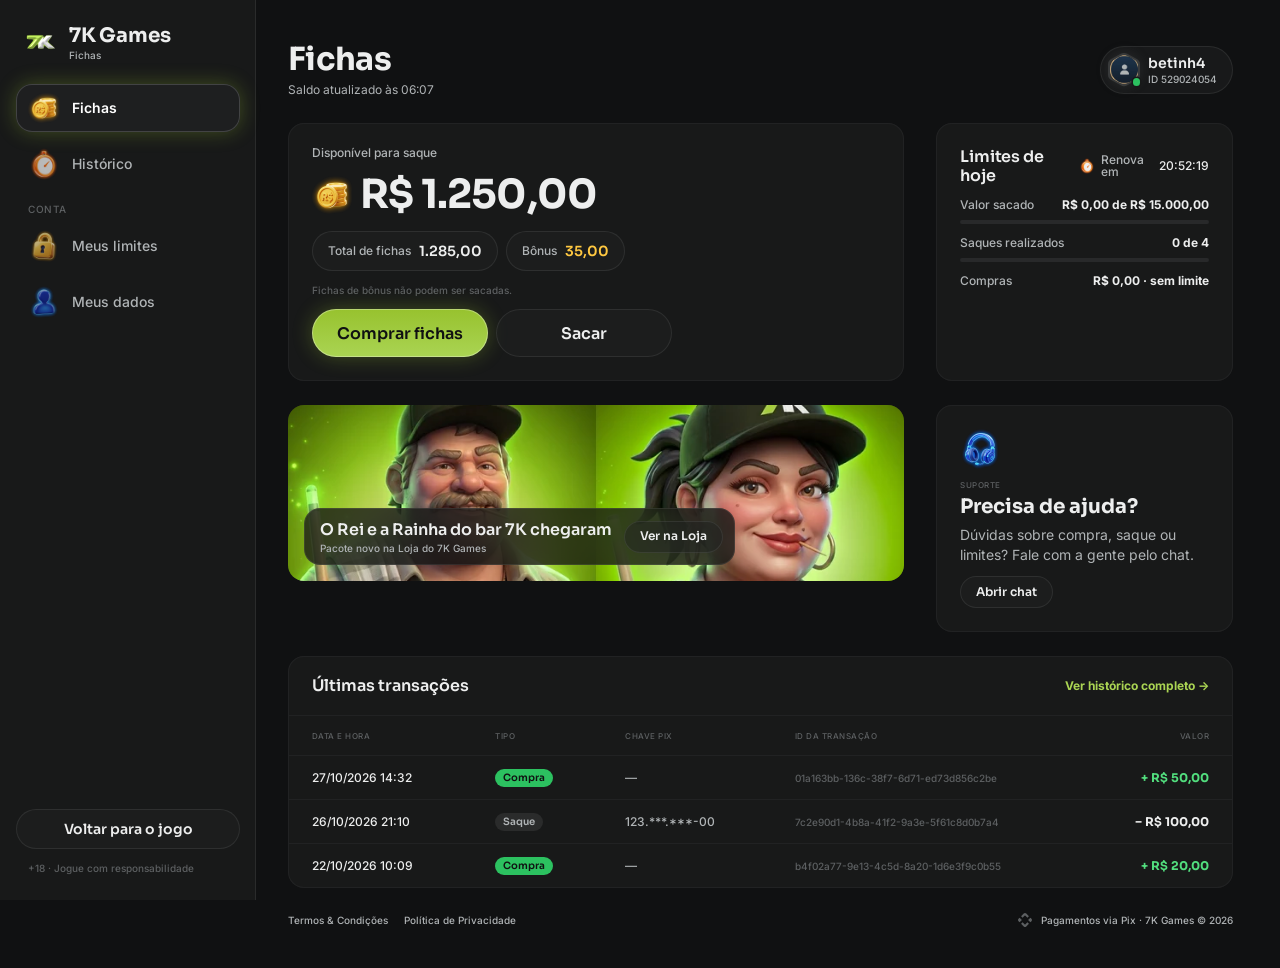
==== fichas/index.html @ 3c62c6eb "7K Games · protótipo navegável gerado a partir do EstrelaGames (cores, logo, verso, Rei e Rainha do " ====
<!doctype html>
<html lang="pt-BR">
<head>
<meta charset="utf-8">
<meta name="viewport" content="width=device-width, initial-scale=1, viewport-fit=cover">
<meta name="robots" content="noindex, nofollow">
<meta name="theme-color" content="#101112">
<title>Fichas · 7K Games</title>
<link rel="icon" href="../assets/ui/logo_icon.webp">
<link rel="preconnect" href="https://fonts.googleapis.com">
<link rel="preconnect" href="https://fonts.gstatic.com" crossorigin>
<link rel="stylesheet" href="https://fonts.googleapis.com/css2?family=Inter:wght@400;500;600;700&family=Sora:wght@600;700;800&display=swap">
<link rel="stylesheet" href="../css/tokens.css?v=20261027h">
<link rel="stylesheet" href="../css/ui.css?v=20261027h">
<link rel="stylesheet" href="fichas.css?v=20261027h">
</head>
<body>
<svg width="0" height="0" style="position:absolute" aria-hidden="true">
  <defs><clipPath id="hexclip" clipPathUnits="objectBoundingBox"><path id="hexpath" d=""/></clipPath></defs>
  <symbol id="i-chev-l-light" viewBox="0 0 320 512"><path d="M20.7 267.3c-6.2-6.2-6.2-16.4 0-22.6l192-192c6.2-6.2 16.4-6.2 22.6 0s6.2 16.4 0 22.6L54.6 256 235.3 436.7c6.2 6.2 6.2 16.4 0 22.6s-16.4 6.2-22.6 0l-192-192z"/></symbol>
  <symbol id="i-x" viewBox="0 0 384 512"><path d="M324.5 411.1c6.2 6.2 16.4 6.2 22.6 0s6.2-16.4 0-22.6L214.6 256 347.1 123.5c6.2-6.2 6.2-16.4 0-22.6s-16.4-6.2-22.6 0L192 233.4 59.5 100.9c-6.2-6.2-16.4-6.2-22.6 0s-6.2 16.4 0 22.6L169.4 256 36.9 388.5c-6.2 6.2-6.2 16.4 0 22.6s16.4 6.2 22.6 0L192 278.6 324.5 411.1z"/></symbol>
  <symbol id="i-check" viewBox="0 0 448 512"><path d="M438.6 105.4c12.5 12.5 12.5 32.8 0 45.3l-256 256c-12.5 12.5-32.8 12.5-45.3 0l-128-128c-12.5-12.5-12.5-32.8 0-45.3s32.8-12.5 45.3 0L160 338.7 393.4 105.4c12.5-12.5 32.8-12.5 45.3 0z"/></symbol>
  <symbol id="i-copy" viewBox="0 0 448 512"><path d="M208 0H332.1c12.7 0 24.9 5.1 33.9 14.1l67.9 67.9c9 9 14.1 21.2 14.1 33.9V336c0 26.5-21.5 48-48 48H208c-26.5 0-48-21.5-48-48V48c0-26.5 21.5-48 48-48zM48 128h80v64H64V448H256V416h64v48c0 26.5-21.5 48-48 48H48c-26.5 0-48-21.5-48-48V176c0-26.5 21.5-48 48-48z"/></symbol>
  <symbol id="i-pix" viewBox="0 0 24 24"><path d="M6.1 6.3 10.1 2.3a2.7 2.7 0 0 1 3.8 0l4 4-2.3 2.3-2.9-2.9a1 1 0 0 0-1.4 0L8.4 8.6 6.1 6.3zm11.8 11.4-4 4a2.7 2.7 0 0 1-3.8 0l-4-4 2.3-2.3 2.9 2.9a1 1 0 0 0 1.4 0l2.9-2.9 2.3 2.3zM2.3 10.1l1.6-1.6L7.4 12l-3.5 3.5-1.6-1.6a2.7 2.7 0 0 1 0-3.8zm19.4 0a2.7 2.7 0 0 1 0 3.8l-1.6 1.6-3.5-3.5 3.5-3.5 1.6 1.6z"/></symbol>
</svg>

<div class="fx">
  <aside class="side" id="side" aria-label="Menu"></aside>
  <div class="main">
    <header class="mtop" id="mtop"></header>
    <main class="page" id="page"></main>
    <footer class="foot" id="foot"></footer>
  </div>
</div>
<div class="veil" id="veil" hidden><section class="drawer" id="drawer" role="dialog" aria-modal="true"></section></div>
<div class="toast" id="toast"><span class="hint-pill" id="toastTxt"></span></div>

<script src="fichas.js?v=20261027h"></script>
</body>
</html>
---- css/tokens.css ----
/* 7K Games · tokens do DS EstrelaGames (Rjx31bgpOt4m1U8DVKyWtd · modo 7K Games), valores resolvidos 1:1 */
:root{
  color-scheme: dark;
  /* background */
  --bg-default:#101112; --bg-subtle:#181919; --bg-strong:#212223; --bg-raised:#28292a; --bg-inset:#010101; --bg-highlight:#ffffff14; --bg-chrome:#181919; --bg-divider:#28292a; --bg-band:#00000052;
  --bga-default-50:#10111280; --bga-default-75:#101112bf; --bga-subtle-50:#18191980; --bga-subtle-75:#181919bf;
  --bga-strong-25:#21222340; --bga-strong-50:#21222380; --bga-strong-75:#212223bf;
  --bga-secondary-16:#aad45329; --bga-secondary-32:#aad45352; --bga-accent-12:#ffc8411f;
  /* border */
  --border-muted:#ffffff14; --border-default:#212223; --border-strong:#383a3b; --border-focus:#97c22e;
  --border-hl-top:#ffffff29; --border-gold-top:#d9f1b1e5; --border-gold-bottom:#97c22e5c;
  /* text */
  --text-default:#edeeee; --text-muted:#b0b4b6; --text-link:#aad453; --text-subtle:#5d6062; --text-disabled:#454849;
  --text-brand:#aad453; --text-success:#52de7e; --text-error:#ff6b6e; --text-prize:#ffc841;
  --text-on-color:#ffffff; --text-on-color-muted:#ffffffd9; --text-on-color-subtle:#ffffffb2; --text-on-light:#101112;
  /* system */
  --sys-info:#a1cd3d; --sys-success:#2cc160; --sys-success-strong:#8cf0a9; --sys-warning:#ffbe2e; --sys-error:#ef4452;
  --sysa-success-25:#2cc16040; --sysa-error-25:#ef445240; --sysa-info-25:#3b74f540;
  --notification-error:#ef4452;
  /* effects */
  --hl-subtle:#ffffff29; --hl:#ffffff52; --hl-strong:#ffffff7a;
  --shadow-faint:#0000001f; --shadow-subtle:#0000003d; --shadow:#00000066; --shadow-strong:#00000080;
  --glow-info:#97c22e52; --glow-accent:#ffbe2e52; --glow-success:#52de7ea3; --glow-gold:#aad45352; --glow-blue:#aad453; --glow-red:#ff6b6e;
  /* surfaces */
  --surface-card-top:#181919; --surface-card-bottom:#101112; --surface-elevated-top:#28292a; --surface-elevated-bottom:#181919;
  /* buttons */
  --btn-primary-top:#97c22e; --btn-primary-bg:#5c7428; --btn-secondary-border:#a1cd3d;
  --btn-disabled-top:#28292a; --btn-disabled-bg:#28292a; --btn-disabled-text:#454849;
  /* tabs */
  --tab-default-text:#b0b4b6; --tab-container:#212223; --input-border:#212223;
  --tab-padrao:#97c22e; --tab-padrao-tint:#97c22e3d; --tab-rosa:#e93d82; --tab-rosa-tint:#e93d823d;
  /* games */
  --game-truco:#e5484d; --game-paulista:#3b74f5; --game-cacheta:#8752f2; --game-tranca:#2cc160; --game-buraco:#1f9a4a;
  --game-poker:#0fa968; --game-sinuca:#2fa35a; --game-todos:#a1cd3d; --game-domino:#14b8a6; --game-dama:#f76b15; --game-xadrez:#5b6cff;
  --game-paulista-tint:#3b74f53d; --game-truco-tint:#e5484d3d; --game-cacheta-tint:#8752f23d; --game-buraco-tint:#1f9a4a3d;
  /* crew */
  --crew-engenheiro:#4fb3ff; --crew-comandante:#f5c542; --crew-piloto:#ff5a36; --crew-navegador:#e86bff; --crew-explorador:#4dffb8;
  --crew-bar:#ff9f43; --crew-reis:#34d399; --crew-nobru:#3d8bff; --crew-inhui:#ff4fb0;
  /* stake / table */
  --stake-padrao-top:#42531f; --stake-padrao-bottom:#212915; --stake-iniciante-top:#1f9a4a; --stake-iniciante-bottom:#1f502c;
  --table-card-top:#1f5a4a; --table-card-bottom:#0f2e2a; --table-stake:#ffc841;
  --plus-bg:#52de7e; --plus-icon:#101112;
  /* cards */
  --card-face:#ffffff; --card-border:#9ea2a4; --suit-red:#c72c3d; --suit-black:#141922; --back-top:#4e6324; --back-bottom:#2c3716;
  /* seat timer */
  --seat-timer-track:#ffffff1f; --seat-timer:#a1cd3d;
  /* type */
  --f-display:"Sora", "Inter", system-ui, sans-serif;
  --f-ui:"Inter", system-ui, -apple-system, sans-serif;
  --f-call:"Industry", "Sora", sans-serif;
  /* marca · 7K Games (sobrescreve) */
  --back-top:#5c7428; --back-bottom:#2c3716; --btn-primary-text:#101112; --btn-primary-bg:#aad453; --crew-nobru:#A1CD3D; --crew-inhui:#A1CD3D; --crew-rainha7k:#AAD453;
}
/* estilos de texto do DS */
.t-d3xl{font:700 64px/1.2 var(--f-display);letter-spacing:-.02em}
.t-d2xl{font:700 48px/1.2 var(--f-display);letter-spacing:-.02em}
.t-dxl{font:700 40px/1.2 var(--f-display);letter-spacing:-.02em}
.t-dl{font:700 32px/1.2 var(--f-display);letter-spacing:-.02em}
.t-dm{font:700 24px/1.2 var(--f-display);letter-spacing:-.01em}
.t-ds{font:700 20px/1.2 var(--f-display);letter-spacing:-.01em}
.t-dxs{font:600 16px/1.2 var(--f-display)}
.t-d2xs{font:600 14px/1.2 var(--f-display)}
.t-d3xs{font:600 12px/1.2 var(--f-display)}
.t-hm{font:700 20px/1.2 var(--f-ui)}
.t-ll{font:500 16px/1 var(--f-ui)} .t-lm{font:500 14px/1 var(--f-ui)} .t-ls{font:500 12px/1 var(--f-ui)} .t-lxs{font:500 10px/1 var(--f-ui)} .t-l2xs{font:500 8px/1 var(--f-ui)}
.t-link{font:700 12px/1.5 var(--f-ui)}
.t-p2xl{font:400 20px/1.5 var(--f-ui)} .t-pm{font:400 14px/1.5 var(--f-ui)} .t-ps{font:400 12px/1.5 var(--f-ui)}
---- css/ui.css ----
/* EstrelaGames · base + componentes do DS (Apple Gamer Style · Glass). Medidas 1:1 com o Figma (frame 375). */
*{box-sizing:border-box}
html,body{height:100%;margin:0}
body{background:#05080c;color:var(--text-default);font-family:var(--f-ui);-webkit-font-smoothing:antialiased;overflow:hidden;-webkit-text-size-adjust:100%}
button{font:inherit;color:inherit;border:0;background:none;padding:0;margin:0;cursor:pointer;-webkit-tap-highlight-color:transparent;text-align:inherit}
button:focus-visible,[role="button"]:focus-visible{outline:2px solid var(--border-focus);outline-offset:2px}
/* cards clicáveis são div[role=button]: o WebKit (iPhone) não estica os filhos de um <button> com flex */
[role="button"]{cursor:pointer;-webkit-tap-highlight-color:transparent;-webkit-user-select:none;user-select:none;outline:0}
input{font:inherit;color:inherit;border:0;background:none;outline:0;padding:0;margin:0;min-width:0}
img,video{display:block;max-width:100%;user-select:none;-webkit-user-drag:none}
svg{display:block}
[hidden]{display:none!important}
.ic{flex:none;object-fit:contain;pointer-events:none}

/* ---------- aparelho ---------- */
.stage-wrap{position:fixed;inset:0;display:flex;align-items:center;justify-content:center}
.phone{position:relative;width:375px;height:812px;background:var(--bg-subtle);overflow:hidden;border-radius:48px;box-shadow:0 0 0 10px #0c1016,0 0 0 11px #2a3340,0 40px 80px rgba(0,0,0,.6);transform-origin:center;display:flex;flex-direction:column}
.status{position:relative;flex:none;height:44px;display:flex;align-items:center;justify-content:space-between;padding:0 26px 0 32px;font:600 15px/1 var(--f-ui);background:var(--bg-subtle);z-index:60;pointer-events:none}
.status .island{position:absolute;left:50%;top:10px;width:118px;height:32px;margin-left:-59px;border-radius:20px;background:#000}
.status .icons{display:flex;gap:6px;align-items:center}
.app{position:relative;flex:1;min-height:0;overflow:hidden}
@media (max-width:520px){
  .phone{width:100vw;height:100vh;height:100dvh;border-radius:0;box-shadow:none;transform:none!important}
  .status{display:none}
  .app{padding-top:env(safe-area-inset-top,0px)}
}
.scr{position:absolute;inset:0;display:flex;flex-direction:column;background:var(--bg-subtle);overflow:hidden}
.app>.scr{top:env(safe-area-inset-top,0px)}
@media (min-width:521px){.app>.scr{top:0}}
.scroll{flex:1;min-height:0;overflow-y:auto;overflow-x:hidden;-webkit-overflow-scrolling:touch;scrollbar-width:none;overscroll-behavior:contain}
.scroll::-webkit-scrollbar,.hscroll::-webkit-scrollbar{display:none}
/* linha com rolagem lateral: sem clip, sangra até a borda da tela (regra Oct 26) */
.hscroll{display:flex;overflow-x:auto;overflow-y:visible;scrollbar-width:none;margin:0 -8px;padding:0 8px;scroll-padding:0 8px;-webkit-overflow-scrolling:touch}

/* ---------- ícones 3D ---------- */
.i16{width:16px;height:16px}.i20{width:20px;height:20px}.i24{width:24px;height:24px}.i28{width:28px;height:28px}.i32{width:32px;height:32px}.i36{width:36px;height:36px}.i40{width:40px;height:40px}.i48{width:48px;height:48px}

/* ---------- header-game (Mobile · Glass) ---------- */
.hdr{position:relative;flex:none;height:64px;display:flex;align-items:center;gap:4px;padding:8px 12px;background:var(--bg-subtle);overflow:hidden;z-index:20}
.hdr::before{content:"";position:absolute;left:48px;top:-70px;width:280px;height:140px;border-radius:50%;background:var(--glow-blue);filter:blur(60px);opacity:.15;pointer-events:none}
.hdr .side{position:relative;flex:1;min-width:0;display:flex;align-items:center;gap:4px}
.hdr .logo{width:24px;height:36px;display:grid;place-items:center;flex:none}
.hdr .logo img{width:25px;height:24px}
.cpill{flex:1;min-width:0;height:34px;display:flex;align-items:center;gap:2px;padding:4px;border-radius:999px;background:linear-gradient(90deg,#52de7e1a,#21222306),var(--bga-strong-50);box-shadow:inset 0 0 0 1px var(--border-muted);overflow:hidden}
.cpill.bonus{padding:4px 8px 4px 4px;background:linear-gradient(90deg,#21222306,#ffc8411a),var(--bga-strong-50)}
.cpill .ic{width:24px;height:24px}
.cpill .t{flex:1;min-width:0;display:flex;flex-direction:column;gap:2px;text-align:left}
.cpill .t small{font:500 8px/1 var(--f-ui);color:var(--text-muted)}
.cpill .t b{font:700 12px/10px var(--f-ui);color:var(--text-default);white-space:nowrap;overflow:hidden;text-overflow:ellipsis}
.cpill.bonus .t b{color:var(--text-prize)}
.cpill .plus{width:20px;height:20px;border-radius:10px;background:var(--plus-bg);display:grid;place-items:center;flex:none}
.cpill .plus svg{width:12px;height:12px;fill:var(--plus-icon)}
.hbell{position:relative;width:36px;height:36px;border-radius:18px;background:var(--bga-strong-50);box-shadow:inset 0 0 0 1px var(--border-muted);display:grid;place-items:center;flex:none}
.hbell .ic{width:28px;height:28px}
.hbell i{position:absolute;left:28px;top:0;width:8px;height:8px;border-radius:50%;background:var(--notification-error)}
.hbell i[hidden]{display:none}

/* ---------- header-avatar (hexágono com borda da tripulação) ---------- */
.hav{position:relative;display:inline-block;flex:none;width:var(--w,44px);height:var(--h,48px)}
.hav .gl{position:absolute;left:-4.5%;top:0;width:109%;aspect-ratio:1;border-radius:50%;background:var(--cc);filter:blur(calc(var(--w,44px) * .16));opacity:.45;pointer-events:none}
.hav .hx{position:absolute;inset:0;-webkit-clip-path:url(#hexclip);clip-path:url(#hexclip);background:var(--cc)}
.hav .hx img{position:absolute;inset:2px;width:calc(100% - 4px);height:calc(100% - 4px);object-fit:cover;object-position:center top;-webkit-clip-path:url(#hexclip);clip-path:url(#hexclip);background:var(--bg-raised)}
.hav .on{position:absolute;left:77%;top:75%;width:23%;aspect-ratio:1;border-radius:50%;background:var(--sys-success);box-shadow:0 0 0 1.5px var(--bg-subtle)}
.hav.xs{--w:24px;--h:26px}.hav.s{--w:32px;--h:35px}.hav.m{--w:44px;--h:48px}.hav.l{--w:56px;--h:60px}
.hav.xs .hx img,.hav.s .hx img{inset:1.5px;width:calc(100% - 3px);height:calc(100% - 3px)}
.hav.empty{height:var(--w)}
.hav.empty .av0{position:absolute;inset:4.5%;width:91%;height:91%}
.hav.empty .add{position:absolute;left:63.6%;top:63.6%;width:27.3%;height:27.3%;border-radius:50%;background:var(--plus-bg);box-shadow:0 0 0 1.2px var(--bg-subtle);display:grid;place-items:center}
.hav.empty .add svg{width:58%;height:58%;fill:var(--plus-icon)}

/* ---------- avatar circular (avatar-estrela-games) ---------- */
.av{position:relative;display:inline-block;vertical-align:middle;flex:none;width:var(--s,48px);height:var(--s,48px);border-radius:50%;background:linear-gradient(180deg,var(--surface-elevated-top),var(--surface-elevated-bottom));box-shadow:inset 0 0 0 var(--bw,2px) #ffffff29}
.av img{position:absolute;inset:var(--bw,2px);width:calc(100% - 2*var(--bw,2px));height:calc(100% - 2*var(--bw,2px));border-radius:50%;object-fit:cover;object-position:center top}
.av.s{--s:32px;--bw:1px}.av.m{--s:48px;--bw:2px}.av.l{--s:80px;--bw:3px}.av.xl{--s:120px;--bw:4px}
.av .lvl{position:absolute;left:50%;bottom:-4px;transform:translateX(-50%);padding:1px 6px;border-radius:999px;background:var(--bg-raised);box-shadow:0 0 0 2px var(--bg-default);font:600 12px/14px var(--f-display);white-space:nowrap}
.av.empty .ph{position:absolute;inset:25%;width:50%;height:50%;fill:#ffffff52}
.av .addb{position:absolute;left:63.3%;top:63.3%;width:36.7%;height:36.7%;border-radius:50%;background:var(--plus-bg);display:grid;place-items:center;box-shadow:0 0 0 3px var(--bg-subtle)}
.av .addb svg{width:50%;height:50%;fill:#fff}

/* ---------- navbar-glass ---------- */
.nav{position:absolute;left:16px;right:16px;bottom:calc(12px + env(safe-area-inset-bottom,0px));height:64px;display:flex;align-items:stretch;padding:4px;border-radius:24px;background:var(--bga-strong-75);box-shadow:inset 0 0 0 1px var(--border-muted);-webkit-backdrop-filter:blur(24px);backdrop-filter:blur(24px);z-index:30}
.nav>button{position:relative;flex:1;min-width:0;display:flex;flex-direction:column;align-items:center;justify-content:center;border-radius:20px}
.nav>button .ic{width:32px;height:32px;opacity:.75}
.nav>button>span{font:500 10px/1 var(--f-ui);color:var(--text-subtle);white-space:nowrap}
.nav>button.on{flex:none;width:104px;justify-content:flex-end;gap:2px;padding-bottom:6px;background:var(--bga-secondary-16);box-shadow:inset 0 0 0 1px var(--hl-subtle),0 0 20px var(--glow-info)}
.nav>button.on .ic{position:absolute;left:28px;top:-14px;width:48px;height:48px;opacity:1}
.nav>button.on .lr{width:100%;display:flex;align-items:center;justify-content:space-between;padding:0 8px}
.nav>button.on .lr span{font:500 10px/1 var(--f-ui);color:var(--text-on-color)}
.nav .lr i{width:16px;height:16px;display:grid;place-items:center}
.nav .lr svg{width:10px;height:16px;fill:var(--text-on-color)}

/* ---------- game-block ---------- */
.gb{position:relative;flex:none;width:72px;height:64px;border-radius:16px;display:flex;flex-direction:column;align-items:center;justify-content:center;padding:4px 0;background:var(--tab-container);box-shadow:inset 0 0 0 1px var(--hl);font:500 10px/1 var(--f-ui);color:var(--text-on-color);white-space:nowrap}
.gb .ic{width:40px;height:40px}
.gb.on{justify-content:flex-end;padding:0 0 6px;background:var(--gc);box-shadow:0 4px 12px var(--gs,transparent)}
.gb.on .ic{position:absolute;left:50%;top:-12px;width:60px;height:60px;margin-left:-30px}
.gb .lk{position:absolute;right:4px;top:4px;width:14px;height:14px;opacity:.8}
.gb.on .lk{display:none}
.games-row{gap:8px;padding-top:12px;margin-top:-12px}
.games-row .gb{width:72px}

/* ---------- tabs ---------- */
.tabs{display:flex;gap:2px;height:44px;padding:4px;border-radius:12px;background:var(--bg-raised);box-shadow:inset 0 0 0 1px var(--input-border)}
.tabs>button{position:relative;flex:1;min-width:0;height:34px;border-radius:8px;display:flex;align-items:center;justify-content:center;padding:8px 16px;font:500 12px/1 var(--f-ui);color:var(--tab-default-text);white-space:nowrap}
.tabs>button.on{background:var(--tc-tint);font:700 12px/18px var(--f-ui);color:var(--text-default)}
.tabs>button.on::after{content:"";position:absolute;left:50%;bottom:0;width:24px;height:3px;margin-left:-12px;border-radius:2px;background:var(--tc);box-shadow:0 0 8px var(--tc)}
.tabs>button .lk{font:500 9px/1 var(--f-ui);margin-left:4px;opacity:.7}
.tabs{--tc:var(--tab-padrao);--tc-tint:var(--tab-padrao-tint)}
.tabs.t-azul{--tc:var(--game-paulista);--tc-tint:var(--game-paulista-tint)}
.tabs.t-vermelha{--tc:var(--game-truco);--tc-tint:var(--game-truco-tint)}
.tabs.t-roxa{--tc:var(--game-cacheta);--tc-tint:var(--game-cacheta-tint)}
.tabs.t-verde{--tc:var(--game-buraco);--tc-tint:var(--game-buraco-tint)}
.tabs.t-rosa{--tc:var(--tab-rosa);--tc-tint:var(--tab-rosa-tint)}

/* ---------- button-glass ---------- */
.btn{display:inline-flex;align-items:center;justify-content:center;gap:8px;white-space:nowrap;transition:transform .12s,filter .12s;flex:none}
.btn:active{transform:scale(.97)}
.btn.l{height:48px;padding:0 24px;border-radius:24px;font:600 16px/1.2 var(--f-display)}
.btn.m{height:40px;padding:0 20px;border-radius:20px;font:600 14px/1.2 var(--f-display)}
.btn.s{height:32px;padding:0 16px;border-radius:16px;font:600 12px/1.2 var(--f-display)}
.btn.xl{height:56px;padding:0 24px;border-radius:28px;font:600 16px/1.2 var(--f-display)}
.btn.m44{height:44px;border-radius:22px}
.btn.pri{background:linear-gradient(180deg,var(--btn-primary-top),var(--btn-primary-bg));box-shadow:inset 0 0 0 1px var(--hl),0 0 20px var(--glow-info);color:var(--btn-primary-text)}
.btn.sec{background:var(--bga-strong-50);box-shadow:inset 0 0 0 1px var(--border-muted);color:var(--text-default)}
.btn:disabled,.btn.dis{background:var(--btn-disabled-bg);box-shadow:none;color:var(--btn-disabled-text);pointer-events:none}
.btn.danger-txt{background:none;box-shadow:none;color:var(--text-error);font:500 14px/1 var(--f-ui)}
.btn.fill{flex:1;min-width:0}
.btn.wide{width:100%}
.btn .ic{width:20px;height:20px}

/* ---------- button-icon ---------- */
.bicon{width:40px;height:40px;border-radius:20px;display:grid;place-items:center;flex:none;background:var(--bga-strong-50);box-shadow:inset 0 0 0 1px var(--border-muted)}
.bicon .ic{width:24px;height:24px}
.bicon.s{width:32px;height:32px;border-radius:16px}.bicon.s .ic{width:20px;height:20px}
.bicon svg{width:14px;height:14px;fill:var(--text-default)}
.bicon.s28{width:28px;height:28px;border-radius:14px}.bicon.s28 svg{width:16px;height:16px}

/* ---------- tag ---------- */
.tag{display:inline-flex;align-items:center;gap:4px;padding:2px 8px;border-radius:999px;font:600 12px/14px var(--f-display);white-space:nowrap;flex:none}
.tag.neutral{background:#ffffff14;color:var(--text-muted)}
.tag.gold{background:#aad45329;color:var(--text-brand);box-shadow:inset 0 0 0 1px #d9f1b18c}
.tag.success{background:var(--sys-success);color:var(--bg-default)}
.tag.danger{background:var(--sys-error);color:var(--text-default)}
.tag.info{background:var(--sys-info);color:var(--text-default)}
.tag.live{background:var(--sys-error);color:var(--text-default)}
.tag.beginner{background:var(--game-buraco);color:var(--text-default)}

/* ---------- section-title ---------- */
.stitle{display:flex;align-items:center;justify-content:space-between;gap:16px}
.stitle .tx{flex:1;min-width:0;display:flex;flex-direction:column;gap:2px}
.stitle b{font:700 20px/1.2 var(--f-display);letter-spacing:-.01em}
.stitle small{font:500 12px/1 var(--f-ui);color:var(--text-muted)}
.trow{display:flex;align-items:center;justify-content:space-between;gap:8px}
.trow b{font:600 14px/1.2 var(--f-display)}
.trow small{font:500 10px/1 var(--f-ui);color:var(--text-subtle)}

/* ---------- page-top ---------- */
.ptop{flex:none;display:flex;align-items:center;justify-content:space-between;gap:8px;padding:8px;min-height:45px}
.ptop .l{display:flex;align-items:center;gap:8px;min-width:0}
.ptop .back{width:28px;height:28px;border-radius:14px;display:grid;place-items:center;background:var(--bga-strong-50);box-shadow:inset 0 0 0 1px var(--border-muted);flex:none}
.ptop .back svg{width:10px;height:16px;fill:var(--text-default)}
.ptop .tx{display:flex;flex-direction:column;min-width:0}
.ptop .tx b{font:600 16px/1.2 var(--f-display);white-space:nowrap;overflow:hidden;text-overflow:ellipsis}
.ptop .tx small{display:flex;align-items:center;gap:4px;font:500 10px/1 var(--f-ui);color:var(--text-muted)}
.ptop .tx small i{width:6px;height:6px;border-radius:50%;background:var(--sys-success)}

/* ---------- input-search / input ---------- */
.search{display:flex;align-items:center;gap:8px;height:40px;padding:0 16px 0 12px;border-radius:20px;background:var(--bga-strong-50);box-shadow:inset 0 0 0 1px var(--border-muted)}
.search svg{width:16px;height:16px;fill:var(--text-muted);flex:none}
.search input{flex:1;font:500 12px/1 var(--f-ui);color:var(--text-default)}
.search input::placeholder{color:var(--text-muted)}
.field{display:flex;flex-direction:column;gap:8px}
.field>label{font:500 14px/1 var(--f-ui);color:var(--text-default)}
.field .box{display:flex;align-items:center;gap:8px;height:40px;padding:8px 12px;border-radius:12px;background:var(--bga-strong-50);box-shadow:inset 0 0 0 1px var(--border-muted)}
.field .box:focus-within{box-shadow:inset 0 0 0 1px var(--border-focus)}
.field .box input{flex:1;font:400 14px/1.5 var(--f-ui);color:var(--text-default)}
.field .box input::placeholder{color:var(--text-disabled)}
.field .box button svg{width:20px;height:20px;fill:var(--text-muted)}

/* ---------- otp ---------- */
.otp{display:flex;gap:8px;justify-content:center}
.otp .bx{width:48px;height:56px;border-radius:12px;background:#ffffff14;display:grid;place-items:center;font:700 24px/1.2 var(--f-display);color:var(--text-default);box-shadow:inset 0 0 0 1px var(--border-muted)}
.otp .bx.act{background:#ffffff1f;box-shadow:inset 0 0 0 2px var(--border-focus),0 0 12px var(--glow-info)}
.otp .bx.act::after{content:"";width:2px;height:24px;background:var(--border-focus);animation:blink 1s steps(1) infinite}
@keyframes blink{50%{opacity:0}}
.otp-in{position:absolute;opacity:0;pointer-events:none;width:1px;height:1px}

/* ---------- progress ---------- */
.prog{height:4px;border-radius:999px;background:#ffffff1f;overflow:hidden;flex:1}
.prog i{display:block;height:100%;border-radius:inherit;background:var(--tab-padrao);transition:width .3s}

/* ---------- stake-pill ---------- */
.stakes{position:relative;height:128px;overflow:hidden;margin:0 -8px}
.stakes .track{position:absolute;top:8px;left:50%;transform:translateX(-50%);display:flex;align-items:center;gap:8px;height:112px}
.sp{position:relative;flex:none;display:flex;flex-direction:column;border-radius:16px;padding:4px 4px 0;background:linear-gradient(180deg,var(--surface-elevated-top),var(--surface-card-bottom));box-shadow:inset 0 0 0 1px #ffffff29,0 16px 40px var(--shadow);transition:width .25s,height .25s}
.sp .st{position:relative;flex:1;align-self:stretch;border-radius:12px;display:flex;flex-direction:column;align-items:center;justify-content:center;gap:4px;background:linear-gradient(180deg,var(--stake-padrao-top),var(--stake-padrao-bottom));box-shadow:inset 0 0 0 1px var(--hl-subtle),inset 0 2px 8px var(--shadow)}
.sp .v{display:flex;align-items:center;gap:4px;font:600 14px/1.2 var(--f-display);white-space:nowrap}
.sp .v .ic{width:14px;height:14px}
.sp .q{position:absolute;top:4px;right:4px;display:flex;align-items:center;gap:3px;padding:2px 5px;border-radius:8px;background:var(--bga-strong-50);font:500 8px/1 var(--f-ui);white-space:nowrap}
.sp .q::before{content:"";width:5px;height:5px;border-radius:50%;background:var(--sys-success)}
.sp .tg{padding:2px 6px;border-radius:6px;background:var(--bga-strong-50);font:500 8px/1 var(--f-ui);color:var(--text-success)}
.sp .ft{flex:none;display:flex;align-items:center;justify-content:center;gap:3px;padding:4px 0 5px;white-space:nowrap}
.sp .ft small{font:500 8px/1 var(--f-ui);color:var(--text-muted)}
.sp .ft b{font:500 8px/1 var(--f-ui)}
.sp.ini .st{background:linear-gradient(180deg,var(--stake-iniciante-top),var(--stake-iniciante-bottom))}
.sp.S{width:68px;height:68px;padding:4px}
.sp.S .q,.sp.S .ft,.sp.S .tg{display:none}
.sp.M{width:88px;height:88px}
.sp.M .v{font:600 16px/1.2 var(--f-display)} .sp.M .v .ic{width:18px;height:18px}
.sp.L{width:112px;height:112px}
.sp.L .v{font:700 20px/1.2 var(--f-display);letter-spacing:-.01em} .sp.L .v .ic{width:24px;height:24px}
.sp.L .ft b{font:500 10px/1 var(--f-ui)}
.sp.on{box-shadow:inset 0 0 0 2px var(--btn-secondary-border),0 0 20px var(--glow-info)}
.sp.on .st{background:linear-gradient(180deg,var(--btn-primary-top),var(--btn-primary-bg))}
.sp.on.ini .st{background:linear-gradient(180deg,var(--stake-iniciante-top),var(--stake-iniciante-bottom))}
.stake-grid{display:grid;grid-template-columns:repeat(3,minmax(0,1fr));gap:12px}
.stake-grid .sp{width:auto;height:88px}

/* ---------- table-glass (mesa aberta) ---------- */
.tg-row{display:grid;grid-template-columns:repeat(2,minmax(0,1fr));gap:16px 8px}
.tgl{position:relative;height:92px;border-radius:46px;padding:4px;display:flex;background:linear-gradient(180deg,var(--surface-elevated-top),var(--surface-card-bottom));box-shadow:inset 0 0 0 1px #ffffff29,0 16px 40px var(--shadow);text-align:left}
.tgl .felt{flex:1;align-self:stretch;min-width:0;display:flex;align-items:center;padding:10px 12px 6px 70px;border-radius:41px;background:linear-gradient(180deg,var(--table-card-top),var(--table-card-bottom));box-shadow:inset 0 0 0 1px var(--hl-subtle),inset 0 2px 8px var(--shadow)}
.tgl .vals{display:flex;flex-direction:column;gap:4px;min-width:0}
.tgl .vals b{font:600 14px/1.2 var(--f-display);color:var(--table-stake);white-space:nowrap}
.tgl .vals small{font:500 10px/1 var(--f-ui);color:#ffffffb2;white-space:nowrap}
.tgl .seats{display:flex;align-items:center;gap:2px;height:20px}
.tgl .seats .pl{display:flex}
.tgl .seats .pl span{width:20px;height:20px;border-radius:10px;overflow:hidden;background:var(--cc);margin-right:-6px;box-shadow:0 0 0 1px var(--table-card-bottom)}
.tgl .seats .pl span img{width:100%;height:100%;object-fit:cover;object-position:center top}
.tgl .seats em{font:600 12px/14px var(--f-display);font-style:normal;margin-left:8px}
.tgl .tab{position:absolute;left:50%;top:-8px;transform:translateX(-50%);padding:2px 8px;border-radius:8px;background:var(--surface-elevated-top);box-shadow:inset 0 0 0 1px var(--border-muted);font:500 10px/12px var(--f-ui);color:var(--text-subtle);white-space:nowrap}
.tgl .deck{position:absolute;left:14px;top:25px;width:52px;height:52px}
.tgl.locked .felt>*{opacity:.55}
.tgl.pool{border-radius:16px}
.tgl.pool .felt{border-radius:12px;position:relative;overflow:hidden;background:linear-gradient(180deg,#2fa35a,#145c32)}
.tgl.pool .felt::before{content:"";position:absolute;left:30%;top:0;bottom:0;border-left:1px solid #ffffff29}
.tgl.pool .pk{position:absolute;width:10px;height:10px;border-radius:50%;background:#000000b2;box-shadow:inset 0 0 0 1px #ffffff1f}

/* ---------- action-tile ---------- */
.atile{width:80px;height:64px;border-radius:16px;display:flex;flex-direction:column;align-items:center;justify-content:center;background:var(--bga-strong-50);box-shadow:inset 0 0 0 1px var(--border-muted);font:600 14px/1.2 var(--f-display);flex:none}
.atile .ic{width:28px;height:28px}

/* ---------- bottom sheet (sheet glass) ---------- */
.veil{position:absolute;inset:0;z-index:50;background:var(--bga-default-75);display:flex;align-items:flex-end;animation:fade .2s both}
.bsheet{position:relative;width:100%;max-height:calc(100% - 24px);display:flex;flex-direction:column;align-items:stretch;gap:12px;padding:8px 12px calc(24px + env(safe-area-inset-bottom,0px));border-radius:24px 24px 0 0;background:var(--bg-subtle);box-shadow:inset 0 1px 0 var(--hl-subtle),0 16px 40px var(--shadow);animation:up .28s cubic-bezier(.2,.9,.3,1) both;overflow:hidden}
.bsheet.g16{gap:16px}
.bsheet .handle{width:36px;height:4px;border-radius:2px;background:var(--border-muted);align-self:center;flex:none}
.bsheet .scroll{margin:0 -12px;padding:0 12px}
.sh-h{display:flex;align-items:center;gap:12px;flex:none}
.sh-h>.ic{width:36px;height:36px}
.sh-h .tx{flex:1;min-width:0;display:flex;flex-direction:column;gap:2px}
.sh-h .tx b{font:600 16px/1.2 var(--f-display)}
.sh-h .tx small{font:500 10px/1.2 var(--f-ui);color:var(--text-subtle)}
.sh-h .tx small.ok{display:flex;align-items:center;gap:6px;color:var(--sys-success)}
.sh-h .tx small.ok::before{content:"";width:8px;height:8px;border-radius:50%;background:var(--sys-success)}
.xbtn{width:32px;height:32px;border-radius:16px;display:grid;place-items:center;background:var(--bga-strong-50);box-shadow:inset 0 0 0 1px var(--border-muted);flex:none}
.xbtn svg{width:14px;height:14px;fill:var(--text-default)}
@keyframes up{from{transform:translateY(100%)}to{transform:none}}
@keyframes fade{from{opacity:0}}
@keyframes pop{from{transform:scale(.3);opacity:0}}

/* ---------- hint (pílula) / toast ---------- */
.hint-pill{display:inline-flex;align-items:center;gap:4px;padding:4px 12px;border-radius:999px;background:var(--bga-strong-75);box-shadow:inset 0 0 0 1px var(--hl-subtle);font:500 10px/1.2 var(--f-ui);color:var(--text-default);white-space:nowrap;-webkit-backdrop-filter:blur(12px);backdrop-filter:blur(12px)}
.toast{position:absolute;left:50%;top:72px;transform:translate(-50%,-8px);opacity:0;transition:opacity .2s,transform .2s;z-index:90;pointer-events:none;max-width:calc(100% - 32px)}
.toast .hint-pill{font-size:11px;padding:6px 14px;white-space:normal;text-align:center}
.toast.show{opacity:1;transform:translate(-50%,0)}

/* ---------- list / cells ---------- */
.cell{display:flex;flex-direction:column;gap:2px;padding:8px;border-radius:12px;background:var(--bga-strong-50);box-shadow:inset 0 0 0 1px var(--border-muted);min-width:0;flex:1}
.cell small{font:500 10px/1 var(--f-ui);color:var(--text-subtle)}
.cell b{font:600 14px/1.2 var(--f-display);white-space:nowrap}
.card-raised{border-radius:16px;background:var(--bg-raised)}
.muted{color:var(--text-muted)}.subtle{color:var(--text-subtle)}.prize{color:var(--text-prize)}.ok{color:var(--text-success)}.err{color:var(--text-error)}

@media (prefers-reduced-motion: reduce){*,*::before,*::after{animation-duration:.01ms!important;animation-iteration-count:1!important;transition-duration:.01ms!important}}
---- fichas/fichas.css ----
/* 7K Games · Fichas (página fora do app). Usa os tokens e componentes do app (../css/tokens.css + ui.css: .btn, .tabs, .tag, .field, .xbtn, .hav, .toast).
   Celular (Figma W01–W09, 375): header + abas + cartões empilhados, comprar/sacar em tela cheia.
   Computador ≥ 1024 (Figma DW01–DW09, 1920): menu 256 à esquerda, conteúdo 1312 (grade 864 + 416, gap 32), comprar/sacar num drawer de 480. */
html,body{height:auto;min-height:100%}
html{scrollbar-gutter:stable}
body{overflow:auto;background:var(--bg-default)}
body.lock{overflow:hidden}
a{color:inherit;text-decoration:none}
.od{display:none}
.fx{min-height:100vh;display:flex}
.main{flex:1;min-width:0;display:flex;flex-direction:column}
.ic{width:24px;height:24px}

/* ---------- celular: header + abas ---------- */
.side{display:none}
.mtop{position:sticky;top:0;z-index:20;display:flex;flex-direction:column;background:var(--bg-default);padding-top:env(safe-area-inset-top,0px)}
.mtop .row{display:flex;align-items:center;gap:12px;height:60px;padding:0 16px 0 12px;box-shadow:inset 0 -1px 0 var(--border-muted)}
.bk{width:32px;height:32px;border-radius:16px;display:grid;place-items:center;flex:none;background:var(--bga-strong-50);box-shadow:inset 0 0 0 1px var(--border-muted)}
.bk svg{width:10px;height:16px;fill:var(--text-brand)}
.brand{flex:1;min-width:0;display:flex;align-items:center;gap:12px}
.brand img{width:33px;height:32px}
.brand span{display:flex;flex-direction:column;gap:2px}
.brand b{font:700 20px/1.2 var(--f-display);letter-spacing:-.01em}
.brand small{font:500 10px/1 var(--f-ui);color:var(--text-muted)}
.mtop .tabs{margin:12px 12px 0}
.mtop .tabs>button{height:36px}

.page{display:flex;flex-direction:column;gap:12px;padding:12px 12px 0}
.ptitle{display:none}
.ptitle.mob{display:flex;padding:8px 4px 0}
.ptitle .tx{display:flex;flex-direction:column;gap:4px}
.ptitle h1{margin:0;font:700 20px/1.2 var(--f-display);letter-spacing:-.01em}
.ptitle .tx small{font:400 12px/1.4 var(--f-ui);color:var(--text-muted)}
.ptitle .r{display:none}

.card{display:flex;flex-direction:column;gap:16px;padding:16px;border-radius:16px;background:var(--bg-subtle);box-shadow:inset 0 0 0 1px var(--border-default)}
.grid,.col{display:flex;flex-direction:column;gap:12px}

/* saldo */
.bal{gap:12px}
.bal .lbl{font:500 12px/1 var(--f-ui);color:var(--text-muted)}
.amt{display:flex;align-items:center;gap:8px}
.amt .ic{width:32px;height:32px}
.amt b{font:700 32px/1.2 var(--f-display);letter-spacing:-.02em}
.chips{display:flex;flex-wrap:wrap;gap:8px}
.chip{display:inline-flex;align-items:center;gap:8px;height:40px;padding:0 16px;border-radius:20px;background:var(--bga-strong-50);box-shadow:inset 0 0 0 1px var(--border-muted)}
.chip small{font:500 12px/1 var(--f-ui);color:var(--text-muted)}
.chip b{font:600 14px/1.2 var(--f-display)}
.prize{color:var(--text-prize)}
.bal .bnote{font:500 10px/1.4 var(--f-ui);color:var(--text-subtle)}
.acts{display:grid;grid-template-columns:repeat(2,minmax(0,1fr));gap:8px}
.acts .btn{width:100%}

/* limites */
.lim{gap:12px}
.lh{display:flex;align-items:center;justify-content:space-between;gap:8px}
.lh>b{font:700 20px/1.2 var(--f-display);letter-spacing:-.01em}
.renew{display:flex;align-items:center;gap:6px}
.renew .ic{width:16px;height:16px}
.renew small{font:500 12px/1 var(--f-ui);color:var(--text-muted)}
.renew b{font:500 12px/1 var(--f-ui)}
.lrow{display:flex;align-items:center;justify-content:space-between;gap:8px;font:500 14px/1.2 var(--f-ui);color:var(--text-muted)}
.lrow b{font:700 14px/1.2 var(--f-ui);color:var(--text-default);text-align:right}
.lbar{display:block;height:4px;margin-top:-4px;border-radius:2px;background:var(--bg-raised);overflow:hidden}
.lbar i{display:block;height:100%;border-radius:2px;background:var(--tab-padrao)}

/* banner da Loja */
.banner{position:relative;height:168px;border-radius:16px;overflow:hidden;box-shadow:inset 0 0 0 1px var(--border-default)}
.banner>img{width:100%;height:100%;object-fit:cover;object-position:center 30%}
.banner .gl{position:absolute;left:12px;right:12px;bottom:12px;display:flex;align-items:center;gap:12px;padding:12px 12px 12px 16px;border-radius:16px;background:var(--bga-default-75);-webkit-backdrop-filter:blur(24px);backdrop-filter:blur(24px);box-shadow:inset 0 0 0 1px var(--border-muted)}
.banner .gl>span{flex:1;min-width:0;display:flex;flex-direction:column;gap:4px}
.banner .gl b{font:600 14px/1.2 var(--f-display);white-space:nowrap;overflow:hidden;text-overflow:ellipsis}
.banner .gl small{font:500 10px/1 var(--f-ui);color:var(--text-muted)}

/* suporte */
.help{flex-direction:row;align-items:center;gap:12px}
.help>.ic{width:40px;height:40px}
.help .tx{flex:1;min-width:0;display:flex;flex-direction:column;gap:2px}
.help .k{display:none}
.help .tx b{font:600 16px/1.2 var(--f-display)}
.help .tx>span{font:500 12px/1.3 var(--f-ui);color:var(--text-muted)}

/* transações */
.txs{padding:0;gap:0;overflow:hidden}
.th{display:flex;align-items:center;justify-content:space-between;padding:16px;box-shadow:inset 0 -1px 0 var(--border-default)}
.th b{font:600 16px/1.2 var(--f-display)}
.th a{font:700 12px/1.5 var(--f-ui);color:var(--text-link)}
.tbl{display:none}
.tlist{display:flex;flex-direction:column}
.trow{display:flex;align-items:center;justify-content:space-between;gap:12px;padding:16px;box-shadow:inset 0 -1px 0 var(--border-default)}
.trow:last-child{box-shadow:none}
.trow span{display:flex;flex-direction:column;gap:6px}
.trow .l{align-items:flex-start}
.trow .r{align-items:flex-end;text-align:right}
.trow small{font:500 12px/1 var(--f-ui);color:var(--text-muted)}
.trow .r small{font-size:10px;color:var(--text-subtle)}
.trow b{font:700 14px/1.2 var(--f-display)}
.ok{color:var(--text-success)!important}
.tag{font-size:12px;padding:3px 10px}

/* histórico: no celular cada bloco é um cartão */
.hist{background:none;box-shadow:none;padding:0;gap:12px}
.hbar{display:flex;flex-direction:column;gap:12px}
.hbar .tabs>button{height:36px}
.flt{display:flex;gap:8px}
.fbtn,.search{display:flex;align-items:center;gap:8px;height:40px;padding:0 12px;border-radius:12px;background:var(--bg-subtle);box-shadow:inset 0 0 0 1px var(--border-default);font:500 14px/1 var(--f-ui)}
.fbtn{flex:none}
.fbtn .ic,.search .ic{width:20px;height:20px}
.search{flex:1;min-width:0}
.search input{flex:1;font:400 14px/1.5 var(--f-ui)}
.search input::placeholder{color:var(--text-muted)}
.sum{display:grid;grid-template-columns:repeat(3,minmax(0,1fr));gap:8px;padding:16px;border-radius:16px;background:var(--bg-subtle);box-shadow:inset 0 0 0 1px var(--border-default)}
.sum div{display:flex;flex-direction:column;gap:6px}
.sum small{font:500 10px/1 var(--f-ui);color:var(--text-subtle);text-transform:uppercase;letter-spacing:.04em}
.sum div:last-child{text-align:right}
.sum b{font:700 20px/1.2 var(--f-display);letter-spacing:-.01em}
.hl{display:flex;flex-direction:column;border-radius:16px;background:var(--bg-subtle);box-shadow:inset 0 0 0 1px var(--border-default);overflow:hidden}
.hl .trow{box-shadow:inset 0 -1px 0 var(--border-default)}
.pag{padding:16px;text-align:center;font:500 10px/1 var(--f-ui);color:var(--text-subtle)}
.empty{margin:0;padding:32px 16px;text-align:center;font:500 14px/1.4 var(--f-ui);color:var(--text-muted)}

/* dados + avisos */
.dados{gap:0;padding:4px 16px}
.dados div{display:flex;flex-direction:column;gap:6px;padding:12px 0;box-shadow:inset 0 -1px 0 var(--border-default)}
.dados div:last-child{box-shadow:none}
.dados small{font:500 12px/1 var(--f-ui);color:var(--text-muted)}
.dados b{font:500 16px/1.2 var(--f-ui)}
.tip{margin:0;padding:12px;border-radius:12px;background:var(--bg-subtle);box-shadow:inset 0 0 0 1px var(--border-default);font:500 12px/1.4 var(--f-ui);color:var(--text-muted)}

/* rodapé */
.foot{display:flex;flex-direction:column;align-items:center;gap:12px;padding:24px 16px calc(24px + env(safe-area-inset-bottom,0px));font:500 10px/1 var(--f-ui);color:var(--text-subtle)}
.foot .lk{display:flex;gap:16px}
.foot .lk a{color:var(--text-muted)}
.foot .pix{display:flex;align-items:center;gap:8px;color:var(--text-muted)}
.foot .pix svg{width:16px;height:16px;fill:var(--text-subtle)}

/* ---------- comprar / sacar ---------- */
.veil{position:fixed;inset:0;z-index:60;background:var(--bga-default-75);animation:fade .2s both}
.drawer{position:absolute;inset:0;display:flex;flex-direction:column;background:var(--bg-default);overflow-y:auto;animation:dIn .22s ease-out both}
@keyframes fade{from{opacity:0}}
@keyframes dIn{from{transform:translateY(16px);opacity:0}}
.dh{position:sticky;top:0;z-index:2;display:flex;align-items:center;justify-content:space-between;padding:calc(16px + env(safe-area-inset-top,0px)) 16px 16px;background:var(--bg-subtle);box-shadow:inset 0 -1px 0 var(--border-muted)}
.dh b{font:700 20px/1.2 var(--f-display);letter-spacing:-.01em}
.xbtn svg{fill:var(--text-brand)}
.steps{display:flex;align-items:center;gap:8px;margin:0;padding:16px;list-style:none}
.steps>b{flex:1;min-width:8px;height:1px;background:var(--border-default)}
.steps li{display:flex;align-items:center;gap:8px;font:500 12px/1 var(--f-ui);color:var(--text-muted);white-space:nowrap}
.steps i{width:24px;height:24px;border-radius:12px;display:grid;place-items:center;font:500 10px/1 var(--f-ui);font-style:normal;background:var(--bga-strong-50);box-shadow:inset 0 0 0 1.5px var(--border-strong)}
.steps i svg{width:10px;height:10px;fill:var(--text-default)}
.steps li.on{color:var(--text-default)}
.steps li.on i,.steps li.done i{box-shadow:inset 0 0 0 1.5px var(--btn-secondary-border),0 0 8px var(--glow-info)}
.db{display:flex;flex-direction:column;gap:16px;padding:8px 16px calc(32px + env(safe-area-inset-bottom,0px))}
.bmini{display:flex;align-items:center;gap:12px;padding:12px 16px;border-radius:16px;background:var(--bg-subtle);box-shadow:inset 0 0 0 1px var(--border-default)}
.bmini .ic{width:32px;height:32px}
.bmini span{display:flex;flex-direction:column;gap:2px}
.bmini .a{flex:1}.bmini .b{align-items:flex-end}
.bmini small{font:500 10px/1 var(--f-ui);color:var(--text-muted)}
.bmini .a b{font:700 20px/1.2 var(--f-display);letter-spacing:-.01em}
.bmini .b b{font:600 14px/1.2 var(--f-display);color:var(--text-brand)}
.q{margin:0;font:500 14px/1.2 var(--f-ui);color:var(--text-muted)}
.amts{display:grid;grid-template-columns:repeat(4,minmax(0,1fr));gap:8px;margin-top:-4px}
.amts button{height:36px;border-radius:18px;text-align:center;background:var(--bga-strong-50);box-shadow:inset 0 0 0 1px var(--border-muted);font:600 14px/1.2 var(--f-display)}
.amts button.on{background:linear-gradient(180deg,var(--btn-primary-top),var(--btn-primary-bg));box-shadow:inset 0 0 0 1px var(--hl),0 0 12px var(--glow-info)}
.field .box{height:40px;background:var(--bg-default);box-shadow:inset 0 0 0 1px var(--text-muted)}
.info{display:flex;align-items:center;gap:12px;padding:12px;border-radius:12px;background:var(--bg-subtle);box-shadow:inset 0 0 0 1px var(--border-default);font:500 12px/1.3 var(--f-ui);color:var(--text-muted)}
.info svg{width:20px;height:20px;flex:none;fill:var(--text-subtle)}
.info svg.ok{fill:var(--sys-success)}
.note{margin:0;padding:12px;border-radius:12px;background:var(--bg-subtle);box-shadow:inset 0 0 0 1px var(--border-default);font:500 10px/1.4 var(--f-ui);color:var(--text-muted)}
.db .note:first-of-type{margin-top:8px}
.qr{width:200px;height:200px;align-self:center;border-radius:16px;background:#fff;padding:16px}
.qr svg{width:100%;height:100%}
.exp{display:flex;align-items:center;justify-content:center;gap:8px;margin:0;font:500 14px/1 var(--f-ui);color:var(--text-brand)}
.exp .ic{width:16px;height:16px}
.code{display:flex;align-items:center;gap:8px;padding:8px 8px 8px 12px;border-radius:12px;background:var(--bg-subtle);box-shadow:inset 0 0 0 1px var(--border-default)}
.code span{flex:1;min-width:0;overflow:hidden;text-overflow:ellipsis;white-space:nowrap;font:400 14px/1.5 var(--f-ui);color:var(--text-muted)}
.code .xbtn svg{fill:var(--text-default)}
.btn .bi{width:18px;height:18px;fill:currentColor}
.cap{margin:0;text-align:center;font:500 10px/1.4 var(--f-ui);color:var(--text-subtle)}
.fin,.idv{display:flex;flex-direction:column;align-items:center;gap:16px;padding-top:8px;text-align:center}
.fin h2,.idv h2{margin:0;font:700 24px/1.2 var(--f-display);letter-spacing:-.01em}
.fin p,.idv p{margin:0;font:400 14px/1.5 var(--f-ui);color:var(--text-muted)}
.okc{width:48px;height:48px;border-radius:24px;display:grid;place-items:center;background:var(--sys-success);box-shadow:0 0 16px var(--glow-success)}
.okc svg{width:22px;height:22px;fill:var(--bg-default)}
.big{display:flex;align-items:center;gap:8px;font:700 24px/1.2 var(--f-display)}
.big .ic{width:28px;height:28px}
.idv>.ic{width:48px;height:48px}
.fin .btn{width:100%}
.fin .btn .ic{width:20px;height:20px}
.toast{position:fixed;left:50%;top:24px;z-index:80}

/* ---------- computador ---------- */
@media (min-width:1024px){
  .od{display:inline}
  .om{display:none}
  .mtop{display:none}
  .side{position:sticky;top:0;height:100vh;width:256px;flex:none;display:flex;flex-direction:column;gap:24px;padding:24px 16px;background:var(--bg-subtle);box-shadow:inset -1px 0 0 var(--border-muted)}
  .side .brand{flex:none;padding:0 8px}
  .side nav{display:flex;flex-direction:column;gap:8px}
  .side .it{display:flex;align-items:center;gap:12px;height:48px;padding:0 12px;border-radius:16px;font:500 14px/1 var(--f-ui);color:var(--text-muted);transition:background .15s,color .15s}
  .side .it .ic{width:32px;height:32px;opacity:.75}
  .side .it:hover{background:var(--bga-strong-50);color:var(--text-default)}
  .side .it.on{background:var(--bga-strong-75);box-shadow:inset 0 0 0 1px var(--hl-subtle),0 0 20px var(--glow-info);color:var(--text-on-color);font-weight:600}
  .side .it.on .ic{opacity:1}
  .side .lb{padding:8px 12px 0;font:500 10px/1 var(--f-ui);letter-spacing:.06em;text-transform:uppercase;color:var(--text-subtle)}
  .side .sft{margin-top:auto;display:flex;flex-direction:column;gap:12px}
  .side .sft small{padding:0 12px;font:500 10px/1.5 var(--f-ui);color:var(--text-subtle)}
  .page{width:100%;max-width:1376px;margin:0 auto;padding:40px 32px 0;gap:24px}
  .ptitle,.ptitle.mob{display:flex;align-items:center;justify-content:space-between;gap:24px;padding:0}
  .ptitle h1{font:700 32px/1.2 var(--f-display);letter-spacing:-.02em}
  .ptitle .r{display:flex;align-items:center;gap:16px}
  .avail{display:flex;flex-direction:column;align-items:flex-end;gap:4px}
  .avail small{font:500 10px/1 var(--f-ui);color:var(--text-muted)}
  .avail b{font:700 14px/1.2 var(--f-display);color:var(--text-success)}
  .me{display:flex;align-items:center;gap:8px;height:48px;padding:0 16px 0 8px;border-radius:24px;background:var(--bga-strong-50);box-shadow:inset 0 0 0 1px var(--border-muted)}
  .me span{display:flex;flex-direction:column;gap:4px}
  .me b{font:600 14px/1 var(--f-display)}
  .me small{font:500 10px/1 var(--f-ui);color:var(--text-muted)}
  .card{padding:24px}
  .grid{display:grid;grid-template-columns:minmax(0,864fr) minmax(0,416fr);gap:24px 32px}
  .txs{grid-column:1/-1;padding:0}
  .col{max-width:864px;gap:16px}
  .amt .ic{width:40px;height:40px}
  .amt b{font:700 40px/1.2 var(--f-display)}
  .acts{display:flex}
  .acts .btn{width:176px}
  .lh>b{font:600 16px/1.2 var(--f-display)}
  .col .lh>b{font:700 20px/1.2 var(--f-display)}
  .lrow{font-size:12px}.lrow b{font-size:12px}
  .banner{height:176px}
  .banner .gl{left:16px;right:auto;bottom:16px}
  .banner .gl b{font-size:16px}
  .help{flex-direction:column;align-items:flex-start;gap:12px}
  .help .tx{gap:6px}
  .help .k{display:block;font:500 8px/1 var(--f-ui);letter-spacing:.06em;text-transform:uppercase;color:var(--text-subtle)}
  .help .tx b{font:700 20px/1.2 var(--f-display)}
  .help .tx>span{font:400 14px/1.4 var(--f-ui)}
  .th{padding:20px 24px}
  .tlist{display:none}
  .tbl{display:table;width:100%;border-collapse:collapse}
  .tbl th{padding:16px 24px;text-align:left;font:500 8px/1 var(--f-ui);letter-spacing:.06em;text-transform:uppercase;color:var(--text-subtle);box-shadow:inset 0 -1px 0 var(--border-default)}
  .tbl th:last-child,.tbl td:last-child{text-align:right}
  .tbl td{height:44px;padding:0 24px;font:500 12px/1 var(--f-ui);box-shadow:inset 0 -1px 0 var(--border-default)}
  .tbl tr:last-child td{box-shadow:none}
  .tbl td.mu{color:var(--text-muted)}
  .tbl td.id{font-size:10px;color:var(--text-subtle)}
  .tbl td.v{font:700 12px/1 var(--f-display)}
  .tag{font-size:10px;padding:2px 8px}
  .hist{padding:0;gap:0;background:var(--bg-subtle);box-shadow:inset 0 0 0 1px var(--border-default)}
  .hbar{flex-direction:row;align-items:center;gap:8px;padding:16px 24px;box-shadow:inset 0 -1px 0 var(--border-default)}
  .hbar .tabs{flex:none;width:292px}
  .flt{flex:1;gap:8px}
  .sum{display:flex;gap:40px;padding:16px 24px;border-radius:0;background:none;box-shadow:inset 0 -1px 0 var(--border-default)}
  .sum div:last-child{text-align:left}
  .sum small{font-size:8px}
  .sum b{font:600 16px/1.2 var(--f-display)}
  .hl{border-radius:0;background:none;box-shadow:none}
  .pag{text-align:left;padding:16px 24px;box-shadow:inset 0 1px 0 var(--border-default)}
  .dados{padding:8px 24px}
  .foot{flex-direction:row;justify-content:space-between;width:100%;max-width:1376px;margin:0 auto;padding:24px 32px 40px}
  /* comprar / sacar: drawer de 480 à direita */
  .drawer{left:auto;width:480px;background:var(--bg-subtle);box-shadow:-1px 0 0 var(--border-muted),-24px 0 64px var(--shadow-strong);animation-name:dSide}
  @keyframes dSide{from{transform:translateX(32px);opacity:0}}
  .dh{padding:24px 24px 16px;box-shadow:none}
  .steps{padding:8px 24px 16px}
  .db{padding:8px 24px 32px}
  .bmini,.note,.info,.code{background:var(--bg-default)}
}
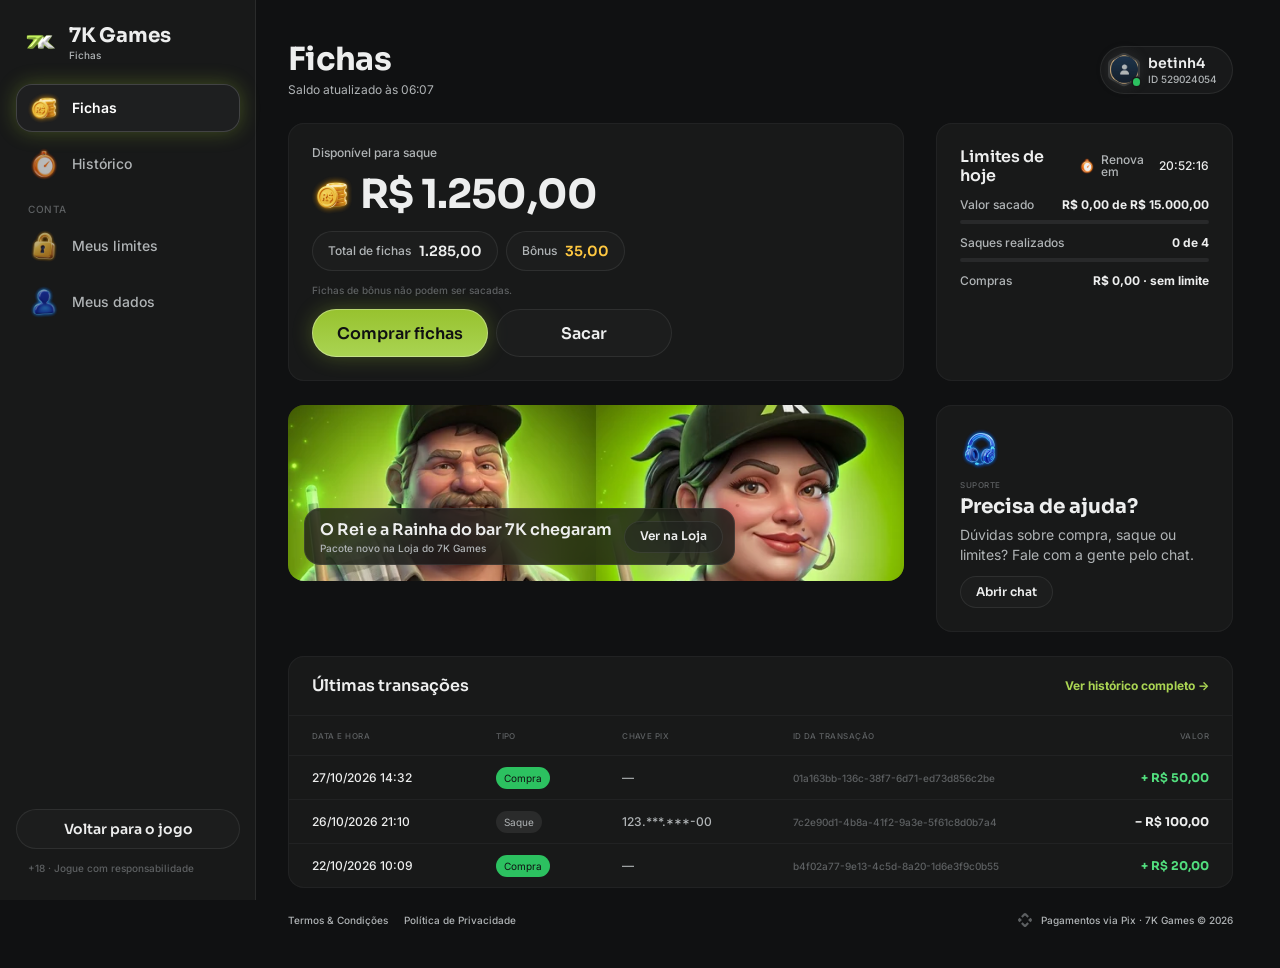
==== commit 86493b03: "Header: saldo com dropdown (Saldo total, geral, Bônus, Bônus Fidelidade, livre pra saque, Sacar | Co" ====
--- a/fichas/index.html
+++ b/fichas/index.html
@@ -10,9 +10,9 @@
 <link rel="preconnect" href="https://fonts.googleapis.com">
 <link rel="preconnect" href="https://fonts.gstatic.com" crossorigin>
 <link rel="stylesheet" href="https://fonts.googleapis.com/css2?family=Inter:wght@400;500;600;700&family=Sora:wght@600;700;800&display=swap">
-<link rel="stylesheet" href="../css/tokens.css?v=20261027h">
-<link rel="stylesheet" href="../css/ui.css?v=20261027h">
-<link rel="stylesheet" href="fichas.css?v=20261027h">
+<link rel="stylesheet" href="../css/tokens.css?v=20261117d">
+<link rel="stylesheet" href="../css/ui.css?v=20261117d">
+<link rel="stylesheet" href="fichas.css?v=20261117d">
 </head>
 <body>
 <svg width="0" height="0" style="position:absolute" aria-hidden="true">
@@ -35,6 +35,6 @@
 <div class="veil" id="veil" hidden><section class="drawer" id="drawer" role="dialog" aria-modal="true"></section></div>
 <div class="toast" id="toast"><span class="hint-pill" id="toastTxt"></span></div>
 
-<script src="fichas.js?v=20261027h"></script>
+<script src="fichas.js?v=20261117d"></script>
 </body>
 </html>
--- a/css/tokens.css
+++ b/css/tokens.css
@@ -32,7 +32,7 @@
   /* games */
   --game-truco:#e5484d; --game-paulista:#3b74f5; --game-cacheta:#8752f2; --game-tranca:#2cc160; --game-buraco:#1f9a4a;
   --game-poker:#0fa968; --game-sinuca:#2fa35a; --game-todos:#a1cd3d; --game-domino:#14b8a6; --game-dama:#f76b15; --game-xadrez:#5b6cff;
-  --game-paulista-tint:#3b74f53d; --game-truco-tint:#e5484d3d; --game-cacheta-tint:#8752f23d; --game-buraco-tint:#1f9a4a3d;
+  --game-paulista-tint:#3b74f53d; --game-truco-tint:#e5484d3d; --game-cacheta-tint:#8752f23d; --game-buraco-tint:#1f9a4a3d; --game-poker-tint:#0fa9683d; --game-sinuca-tint:#2fa35a3d;
   /* crew */
   --crew-engenheiro:#4fb3ff; --crew-comandante:#f5c542; --crew-piloto:#ff5a36; --crew-navegador:#e86bff; --crew-explorador:#4dffb8;
   --crew-bar:#ff9f43; --crew-reis:#34d399; --crew-nobru:#3d8bff; --crew-inhui:#ff4fb0;
@@ -40,6 +40,7 @@
   --stake-padrao-top:#42531f; --stake-padrao-bottom:#212915; --stake-iniciante-top:#1f9a4a; --stake-iniciante-bottom:#1f502c;
   --table-card-top:#1f5a4a; --table-card-bottom:#0f2e2a; --table-stake:#ffc841;
   --plus-bg:#52de7e; --plus-icon:#101112;
+  --btn-success-top:#52de7e; --btn-success-bg:#1f9a4a; /* DS button-glass ☰ Type=Success (Comprar) */
   /* cards */
   --card-face:#ffffff; --card-border:#9ea2a4; --suit-red:#c72c3d; --suit-black:#141922; --back-top:#4e6324; --back-bottom:#2c3716;
   /* seat timer */
--- a/css/ui.css
+++ b/css/ui.css
@@ -8,6 +8,7 @@
 [role="button"]{cursor:pointer;-webkit-tap-highlight-color:transparent;-webkit-user-select:none;user-select:none;outline:0}
 input{font:inherit;color:inherit;border:0;background:none;outline:0;padding:0;margin:0;min-width:0}
 img,video{display:block;max-width:100%;user-select:none;-webkit-user-drag:none}
+video::-webkit-media-controls,video::-webkit-media-controls-start-playback-button,video::-webkit-media-controls-overlay-play-button{display:none!important;-webkit-appearance:none} /* sem botão de play: os vídeos são fundo */
 svg{display:block}
 [hidden]{display:none!important}
 .ic{flex:none;object-fit:contain;pointer-events:none}
@@ -50,6 +51,45 @@
 .cpill.bonus .t b{color:var(--text-prize)}
 .cpill .plus{width:20px;height:20px;border-radius:10px;background:var(--plus-bg);display:grid;place-items:center;flex:none}
 .cpill .plus svg{width:12px;height:12px;fill:var(--plus-icon)}
+/* saldo com seta: abre o dropdown (DS header-game ◉ Expanded) */
+.cpill .chev{width:20px;height:20px;display:grid;place-items:center;flex:none}
+.cpill .chev svg{width:10px;height:10px;fill:var(--text-muted);transform:rotate(90deg);transition:transform .2s}
+.cpill.open{box-shadow:inset 0 0 0 1px var(--border-strong)} .cpill.open .chev svg{transform:rotate(-90deg)}
+.hdr .hbuy{flex:1;min-width:0}
+/* dropdown do saldo (DS balance-panel) · celular: preso embaixo do header */
+.baldrop{position:absolute;left:0;right:0;top:64px;bottom:0;z-index:45;background:var(--bga-default-75);animation:fade .15s both}
+.balp{display:flex;flex-direction:column;gap:16px;max-height:100%;overflow:auto;padding:16px 16px 24px;background:var(--bg-subtle);border-radius:0 0 24px 24px;box-shadow:inset 0 -1px 0 var(--hl-subtle),0 16px 40px rgba(0,0,0,.4);animation:balIn .22s cubic-bezier(.2,.8,.2,1) both}
+@keyframes balIn{from{transform:translateY(-12px);opacity:0}}
+.balp .top{display:flex;justify-content:space-between;align-items:flex-start}
+.balp .top small{font:500 12px/1.2 var(--f-ui);color:var(--text-muted)}
+.balp .tv{display:flex;align-items:center;gap:8px;margin-top:4px}
+.balp .tv b{font:700 32px/1.2 var(--f-display);letter-spacing:-.02em;font-variant-numeric:tabular-nums}
+.balp .eye,.balp .x{display:grid;place-items:center;width:28px;height:28px}
+.balp .eye svg{width:20px;height:20px;fill:var(--text-muted)}
+.balp .x svg{width:12px;height:12px;fill:var(--text-muted);transform:rotate(-90deg)}
+.balp .rows{display:flex;flex-direction:column;gap:12px}
+.balp .kv{display:flex;justify-content:space-between;gap:12px;font:400 14px/1.4 var(--f-ui);color:var(--text-muted)}
+.balp .kv b{font-weight:400;color:var(--text-default);font-variant-numeric:tabular-nums;text-align:right}
+.balp hr{border:0;height:1px;background:var(--border-muted);margin:0}
+.balp .acts{display:flex;gap:12px} .balp .acts .btn{flex:1}
+/* Bônus Fidelidade (DS _loyalty-bonus): Resgatar quando tem valor · Juntando com a seta que abre as regras */
+.fid{display:flex;flex-direction:column;gap:12px;padding:8px 12px 8px 8px;border-radius:24px;background:var(--bga-strong-50);box-shadow:inset 0 0 0 1px var(--border-muted)}
+.fid.ready{flex-direction:row;align-items:center;gap:8px}
+.fid .ic{width:28px;height:28px;flex:none}
+.fid .t{flex:1;min-width:0;display:flex;flex-direction:column;gap:2px;text-align:left}
+.fid .t b{font:400 14px/1.3 var(--f-ui);color:var(--text-default)}
+.fid .t small{font:500 10px/1.2 var(--f-ui);color:var(--text-muted)}
+.fid .v{font:400 14px/1 var(--f-ui);font-variant-numeric:tabular-nums}
+.fid .row{display:flex;align-items:center;gap:8px;width:100%}
+.fid .chev{width:20px;height:20px;display:grid;place-items:center;flex:none}
+.fid .chev svg{width:10px;height:10px;fill:var(--text-muted);transform:rotate(90deg);transition:transform .2s}
+.fid.open{border-radius:16px;padding:8px 12px 12px 8px} .fid.open .chev svg{transform:rotate(-90deg)}
+.fid .more{display:flex;flex-direction:column;gap:12px}
+.fid .wk{display:flex;flex-direction:column;gap:4px;padding:12px;border-radius:12px;background:var(--bga-default-50);box-shadow:inset 0 0 0 1px var(--border-muted)}
+.fid .wk small{font:500 12px/1.2 var(--f-ui);color:var(--text-muted)}
+.fid .wk b{font:700 20px/1.2 var(--f-display);color:var(--text-prize);font-variant-numeric:tabular-nums}
+.fid p{margin:0;font:400 12px/1.5 var(--f-ui);color:var(--text-muted)}
+.fid .kv{font-size:12px}
 .hbell{position:relative;width:36px;height:36px;border-radius:18px;background:var(--bga-strong-50);box-shadow:inset 0 0 0 1px var(--border-muted);display:grid;place-items:center;flex:none}
 .hbell .ic{width:28px;height:28px}
 .hbell i{position:absolute;left:28px;top:0;width:8px;height:8px;border-radius:50%;background:var(--notification-error)}
@@ -122,6 +162,7 @@
 .btn.m44{height:44px;border-radius:22px}
 .btn.pri{background:linear-gradient(180deg,var(--btn-primary-top),var(--btn-primary-bg));box-shadow:inset 0 0 0 1px var(--hl),0 0 20px var(--glow-info);color:var(--btn-primary-text)}
 .btn.sec{background:var(--bga-strong-50);box-shadow:inset 0 0 0 1px var(--border-muted);color:var(--text-default)}
+.btn.ok{background:linear-gradient(180deg,var(--btn-success-top),var(--btn-success-bg));box-shadow:inset 0 0 0 1px var(--hl),0 0 20px var(--glow-success);color:#fff}
 .btn:disabled,.btn.dis{background:var(--btn-disabled-bg);box-shadow:none;color:var(--btn-disabled-text);pointer-events:none}
 .btn.danger-txt{background:none;box-shadow:none;color:var(--text-error);font:500 14px/1 var(--f-ui)}
 .btn.fill{flex:1;min-width:0}
@@ -136,9 +177,9 @@
 .bicon.s28{width:28px;height:28px;border-radius:14px}.bicon.s28 svg{width:16px;height:16px}
 
 /* ---------- tag ---------- */
-.tag{display:inline-flex;align-items:center;gap:4px;padding:2px 8px;border-radius:999px;font:600 12px/14px var(--f-display);white-space:nowrap;flex:none}
+.tag{display:inline-flex;align-items:center;gap:4px;padding:2px 8px;border-radius:999px;font:400 12px/18px var(--f-ui);white-space:nowrap;flex:none}
 .tag.neutral{background:#ffffff14;color:var(--text-muted)}
-.tag.gold{background:#aad45329;color:var(--text-brand);box-shadow:inset 0 0 0 1px #d9f1b18c}
+.tag.gold{padding:3px 8px;background:#aad45329;color:#fff;box-shadow:inset 0 0 0 1px #d9f1b18c}
 .tag.success{background:var(--sys-success);color:var(--bg-default)}
 .tag.danger{background:var(--sys-error);color:var(--text-default)}
 .tag.info{background:var(--sys-info);color:var(--text-default)}
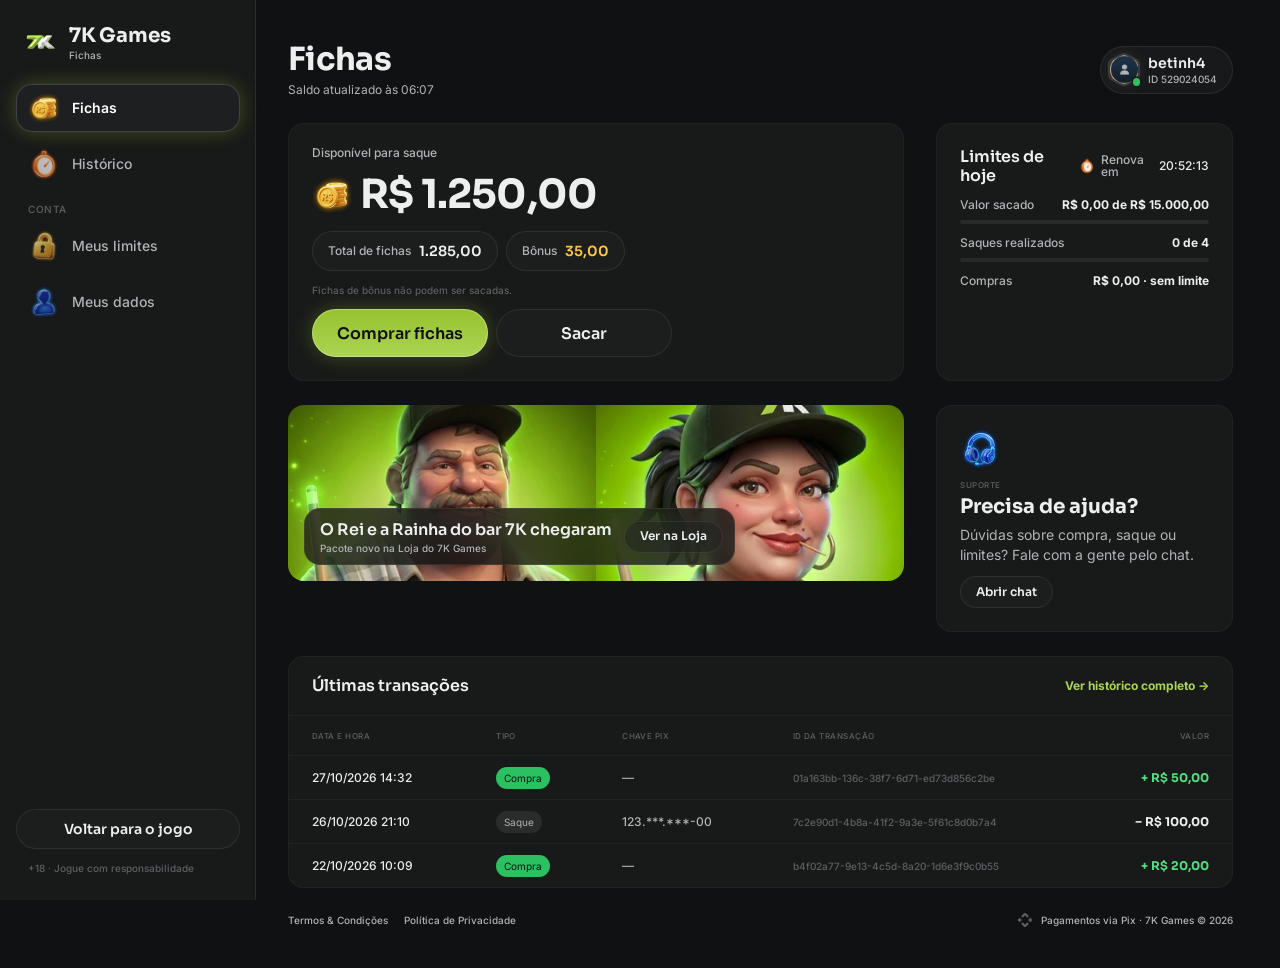
==== commit 944d8a94: "Loja como na produção + promoção: pacotes a R$ 9,90 com as famílias da página Skins, pacote da marca" ====
--- a/fichas/index.html
+++ b/fichas/index.html
@@ -10,9 +10,9 @@
 <link rel="preconnect" href="https://fonts.googleapis.com">
 <link rel="preconnect" href="https://fonts.gstatic.com" crossorigin>
 <link rel="stylesheet" href="https://fonts.googleapis.com/css2?family=Inter:wght@400;500;600;700&family=Sora:wght@600;700;800&display=swap">
-<link rel="stylesheet" href="../css/tokens.css?v=20261117d">
-<link rel="stylesheet" href="../css/ui.css?v=20261117d">
-<link rel="stylesheet" href="fichas.css?v=20261117d">
+<link rel="stylesheet" href="../css/tokens.css?v=20261119a">
+<link rel="stylesheet" href="../css/ui.css?v=20261119a">
+<link rel="stylesheet" href="fichas.css?v=20261119a">
 </head>
 <body>
 <svg width="0" height="0" style="position:absolute" aria-hidden="true">
@@ -35,6 +35,6 @@
 <div class="veil" id="veil" hidden><section class="drawer" id="drawer" role="dialog" aria-modal="true"></section></div>
 <div class="toast" id="toast"><span class="hint-pill" id="toastTxt"></span></div>
 
-<script src="fichas.js?v=20261117d"></script>
+<script src="fichas.js?v=20261119a"></script>
 </body>
 </html>
--- a/css/tokens.css
+++ b/css/tokens.css
@@ -36,6 +36,8 @@
   /* crew */
   --crew-engenheiro:#4fb3ff; --crew-comandante:#f5c542; --crew-piloto:#ff5a36; --crew-navegador:#e86bff; --crew-explorador:#4dffb8;
   --crew-bar:#ff9f43; --crew-reis:#34d399; --crew-nobru:#3d8bff; --crew-inhui:#ff4fb0;
+  /* famílias da página Skins (mesma cor da chamada do Truco) */
+  --crew-laje:#ff7f50; --crew-portaria:#3ddc84; --crew-live:#b45cff; --crew-feira:#ffa62b; --crew-navalha:#ff4fb0; --crew-varzea:#5be37d; --crew-oficina:#3db8ff; --crew-posto:#ff3b4a; --crew-fliper:#a45cff; --crew-grau:#4fa3ff; --crew-palpite:#f2b233;
   /* stake / table */
   --stake-padrao-top:#42531f; --stake-padrao-bottom:#212915; --stake-iniciante-top:#1f9a4a; --stake-iniciante-bottom:#1f502c;
   --table-card-top:#1f5a4a; --table-card-bottom:#0f2e2a; --table-stake:#ffc841;
--- a/css/ui.css
+++ b/css/ui.css
@@ -60,10 +60,9 @@
 .baldrop{position:absolute;left:0;right:0;top:64px;bottom:0;z-index:45;background:var(--bga-default-75);animation:fade .15s both}
 .balp{display:flex;flex-direction:column;gap:16px;max-height:100%;overflow:auto;padding:16px 16px 24px;background:var(--bg-subtle);border-radius:0 0 24px 24px;box-shadow:inset 0 -1px 0 var(--hl-subtle),0 16px 40px rgba(0,0,0,.4);animation:balIn .22s cubic-bezier(.2,.8,.2,1) both}
 @keyframes balIn{from{transform:translateY(-12px);opacity:0}}
-.balp .top{display:flex;justify-content:space-between;align-items:flex-start}
+.balp .top{display:flex;justify-content:space-between;align-items:center}
 .balp .top small{font:500 12px/1.2 var(--f-ui);color:var(--text-muted)}
-.balp .tv{display:flex;align-items:center;gap:8px;margin-top:4px}
-.balp .tv b{font:700 32px/1.2 var(--f-display);letter-spacing:-.02em;font-variant-numeric:tabular-nums}
+.balp .tv{display:flex;align-items:center;gap:4px}
 .balp .eye,.balp .x{display:grid;place-items:center;width:28px;height:28px}
 .balp .eye svg{width:20px;height:20px;fill:var(--text-muted)}
 .balp .x svg{width:12px;height:12px;fill:var(--text-muted);transform:rotate(-90deg)}
